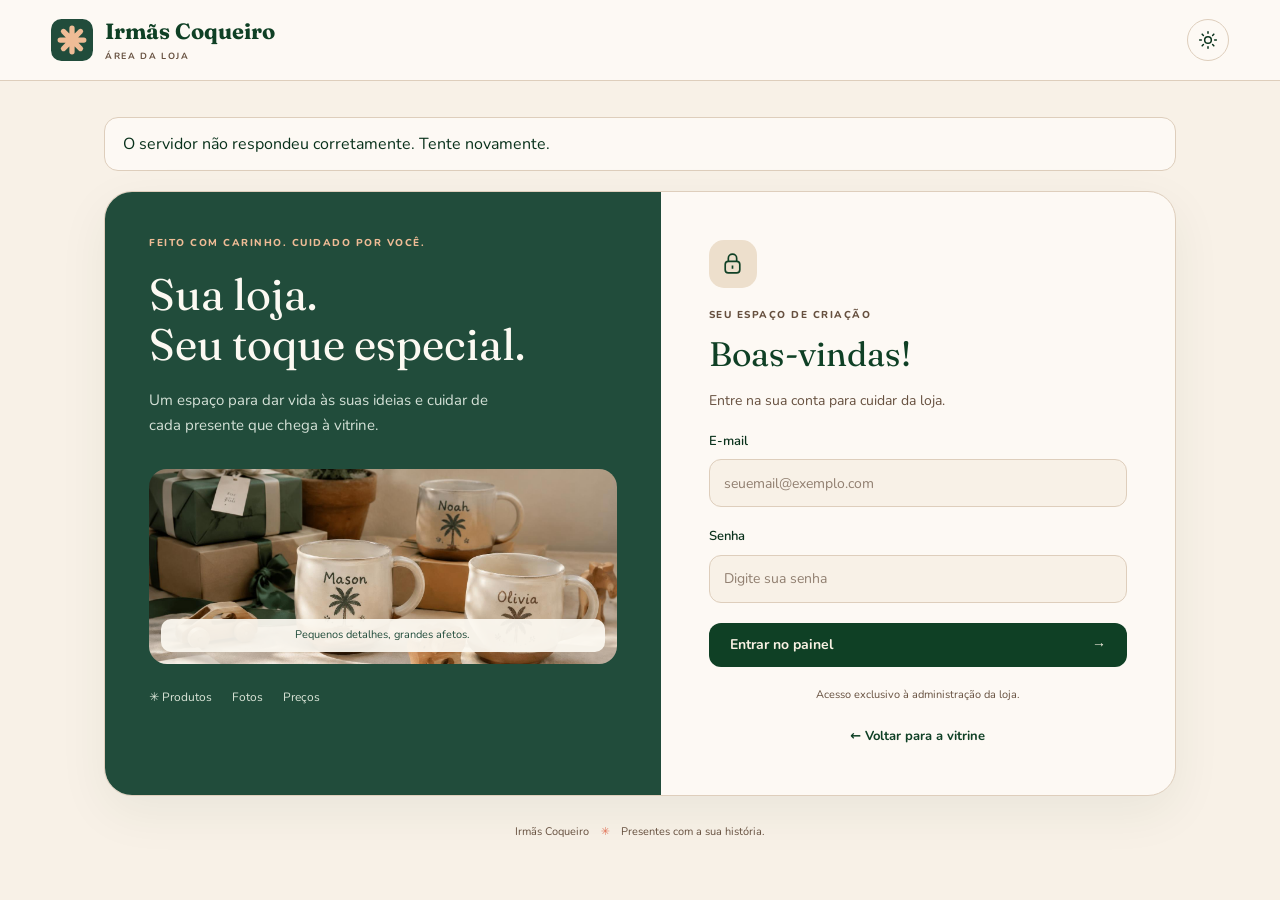
==== site/admin/index.html @ 02309f41 "primeira atualiazaçao do site TresIrmas" ====
<!doctype html>
<html lang="pt-BR">
<head>
  <meta charset="utf-8"><meta name="viewport" content="width=device-width, initial-scale=1"><meta name="robots" content="noindex,nofollow">
  <title>Área da loja — Irmãs Coqueiro</title>
  <link rel="icon" href="../assets/favicon.svg?v=flor" type="image/svg+xml">
  <link rel="stylesheet" href="https://fonts.googleapis.com/css2?family=Fraunces:opsz,wght@9..144,500;9..144,700&family=Nunito:wght@400;600;700&display=swap">
  <link rel="stylesheet" href="../styles.css"><link rel="stylesheet" href="../local.css"><link rel="stylesheet" href="admin.css">
  <script src="../theme.js"></script>
</head>
<body class="admin-page min-h-screen bg-background text-foreground">
  <header class="admin-header">
    <div class="admin-header-inner">
      <a href="../" class="admin-brand" aria-label="Irmãs Coqueiro, voltar à loja"><img src="../assets/favicon.svg" width="42" height="42" alt=""><span>Irmãs Coqueiro<small>ÁREA DA LOJA</small></span></a>
      <div class="admin-header-actions"><button id="logout" class="admin-btn admin-btn-secondary admin-signout" hidden>Sair da conta</button><button class="theme-toggle" type="button" data-theme-toggle role="switch" aria-checked="false" aria-label="Tema escuro" title="Mudar para tema escuro"><svg class="theme-sun" viewBox="0 0 24 24" fill="none" stroke="currentColor" stroke-width="1.8" stroke-linecap="round" aria-hidden="true"><circle cx="12" cy="12" r="4"/><path d="M12 2v2m0 16v2M2 12h2m16 0h2M5 5l1.5 1.5m11 11L19 19M5 19l1.5-1.5m11-11L19 5"/></svg><svg class="theme-moon" viewBox="0 0 24 24" fill="none" stroke="currentColor" stroke-width="1.8" stroke-linecap="round" stroke-linejoin="round" aria-hidden="true"><path d="M20.8 13.2A9 9 0 0 1 10.8 3.2a9 9 0 1 0 10 10Z"/></svg></button></div>
    </div>
  </header>
  <main class="admin-main">
    <p id="message" class="admin-message" role="status" aria-live="polite"></p>
    <div id="login-view" class="admin-login-layout">
      <aside class="admin-welcome">
        <p class="admin-eyebrow">FEITO COM CARINHO. CUIDADO POR VOCÊ.</p>
        <h1>Sua loja.<br>Seu toque especial.</h1>
        <p>Um espaço para dar vida às suas ideias e cuidar de cada presente que chega à vitrine.</p>
        <div class="admin-welcome-photo"><img src="../assets/hero-BEDHQ4UU.jpg" width="1600" height="1008" alt="Canecas e presentes personalizados da Irmãs Coqueiro"><span>Pequenos detalhes, grandes afetos.</span></div>
        <div class="admin-welcome-tags"><span>✳ Produtos</span><span>Fotos</span><span>Preços</span></div>
      </aside>
      <div class="admin-login-side">
        <form id="login" class="admin-form admin-login-form">
          <div class="admin-login-icon" aria-hidden="true"><svg viewBox="0 0 24 24" fill="none" stroke="currentColor" stroke-width="1.6"><rect x="5" y="10" width="14" height="11" rx="3"/><path d="M8 10V7a4 4 0 0 1 8 0v3m-4 4v3"/></svg></div>
          <div><p class="admin-eyebrow">SEU ESPAÇO DE CRIAÇÃO</p><h2>Boas-vindas!</h2><p class="admin-intro">Entre na sua conta para cuidar da loja.</p></div>
          <label>E-mail<input name="email" type="email" placeholder="seuemail@exemplo.com" autocomplete="username" required></label>
          <label>Senha<input name="password" type="password" placeholder="Digite sua senha" autocomplete="current-password" minlength="6" required></label>
          <button class="admin-btn admin-btn-primary admin-login-submit" type="submit">Entrar no painel <span aria-hidden="true">→</span></button>
          <p class="admin-login-note">Acesso exclusivo à administração da loja.</p>
          <a class="admin-back-link" href="../">← Voltar para a vitrine</a>
        </form>
      </div>
    </div>
    <section id="panel" hidden>
      <div class="admin-panel-heading"><div><p class="admin-eyebrow">TUDO DO SEU JEITO</p><h1>Meus produtos</h1><p>Cuide das fotos, ajuste os preços e apresente suas novidades.</p></div><button id="new-product" class="admin-btn admin-btn-primary"><span aria-hidden="true">+</span> Novo produto</button></div>
      <form id="editor" class="admin-form admin-editor" hidden>
        <div class="admin-editor-heading"><p class="admin-eyebrow">CADA DETALHE CONTA</p><h2 id="editor-title">Novo produto</h2></div>
        <label>Nome do produto<input name="name" placeholder="Ex.: Caneca com nome" maxlength="200" required></label>
        <label>Preço (R$)<input name="price" inputmode="decimal" placeholder="39,90" required></label>
        <label>Categoria<select name="category"><option>Canecas</option><option>Brindes</option><option>Brinquedos</option></select></label>
        <label>Foto do produto<input name="photo" type="file" accept="image/png,image/jpeg,image/webp,image/gif"><small>PNG, JPG, WebP ou GIF · até 5 MB</small></label>
        <label class="admin-full-width">Descrição<textarea name="description" placeholder="Conte o que torna este presente especial…" rows="3" maxlength="5000"></textarea></label>
        <label class="check-label admin-full-width"><input name="active" type="checkbox" checked> Mostrar este produto na vitrine</label>
        <div class="admin-actions admin-full-width"><button class="admin-btn admin-btn-primary" type="submit">Salvar produto <span aria-hidden="true">✓</span></button><button id="cancel-edit" class="admin-btn admin-btn-secondary" type="button">Cancelar</button></div>
      </form>
      <div class="admin-catalog-heading"><h2>Seu catálogo</h2><p id="product-count"></p></div>
      <div id="admin-products" class="admin-product-list"></div>
    </section>
    <footer class="admin-footer">Irmãs Coqueiro <span aria-hidden="true">✳</span> Presentes com a sua história.</footer>
  </main>
  <script src="../config.js"></script><script src="admin.js"></script>
</body></html>
---- site/local.css ----
html { scroll-behavior: smooth; scroll-padding-top: 6rem; }
body { background: var(--background); color: var(--foreground); }
.dark {
  --background: #14231d;
  --foreground: #f5f0e6;
  --card: #1d3127;
  --card-foreground: #f5f0e6;
  --popover: #1d3127;
  --popover-foreground: #f5f0e6;
  --primary: #b4d9bf;
  --primary-foreground: #14231d;
  --secondary: #192b22;
  --secondary-foreground: #b4d9bf;
  --muted: #2c4135;
  --muted-foreground: #c0c8bd;
  --accent: #f0a18a;
  --accent-foreground: #241a16;
  --border: #42584a;
  --input: #42584a;
  --ring: #f0a18a;
  --destructive: #ffaaa0;
}
.dark #contato { background: #254734; color: #f5f0e6; }
.header-actions { display: flex; align-items: center; gap: .75rem; }
.site-header-inner { gap: 1rem; flex-wrap: wrap; }
.theme-toggle {
  display: inline-flex; align-items: center; justify-content: center;
  width: 42px; height: 42px; flex-shrink: 0; padding: 0; border: 1px solid var(--border);
  border-radius: 999px; background: var(--card); color: var(--foreground);
  white-space: nowrap; font-size: .875rem; font-weight: 700;
}
.theme-toggle:hover { background: var(--muted); }
.theme-toggle svg { width: 20px; height: 20px; }
.theme-moon, .dark .theme-sun { display: none; }
.dark .theme-moon { display: block; }
.admin-link {
  display: inline-flex; align-items: center; justify-content: center; gap: .4rem;
  min-height: 42px; padding: .45rem .9rem; border: 1px solid var(--border);
  border-radius: 999px; color: var(--primary); background: var(--card); font-weight: 700;
}
.admin-link:hover { background: var(--muted); }
.admin-link svg { width: 18px; height: 18px; flex-shrink: 0; }
.dark .site-header-inner > img { background: #f5f0e6; border-radius: .5rem; padding: 3px; }
@media (max-width: 480px) {
  .site-header-inner > img { max-width: 115px; height: auto; }
  .header-actions { gap: .4rem; }
  .header-actions > a { padding-inline: .75rem; font-size: .8rem; }
  .header-actions { flex-wrap: wrap; }
  .site-header-inner { justify-content: center; }
}
[hidden] { display: none !important; }
button, a, input, select, textarea { -webkit-tap-highlight-color: transparent; }
button { cursor: pointer; }
button:disabled { cursor: wait; opacity: .6; }
:focus-visible { outline: 3px solid var(--accent); outline-offset: 4px; }
#produtos button[aria-pressed="true"] { background: var(--primary); color: var(--primary-foreground); }
.admin-form { display: grid; gap: 1rem; }
.admin-form label { display: grid; gap: .35rem; font-weight: 600; }
.admin-form input:not([type="checkbox"]), .admin-form select, .admin-form textarea {
  width: 100%; padding: .65rem 1rem; border: 1px solid var(--border); border-radius: .75rem; background: var(--card); font-weight: 400;
}
.admin-form .check-label { display: flex; align-items: center; gap: .5rem; }
.admin-actions { display: flex; flex-wrap: wrap; gap: 1rem; align-items: center; }
.admin-row { display: flex; flex-wrap: wrap; gap: 1rem; align-items: center; padding: 1rem; border-radius: 1rem; background: var(--card); }
.admin-row img { width: 5rem; height: 5rem; border-radius: .75rem; object-fit: cover; }
.admin-row .info { flex: 1; min-width: 10rem; }
.admin-row button { font-weight: 700; color: var(--primary); }
.admin-row button:last-child { color: var(--destructive); }
@media (max-width: 400px) { header img { max-width: 110px; height: auto; } header a { font-size: .8rem; padding-inline: .85rem; } }
@media (prefers-reduced-motion: reduce) { html { scroll-behavior: auto; } *, *::before, *::after { transition: none !important; } }
---- site/admin/admin.css ----
.admin-page { min-height: 100vh; background: var(--background); }
.admin-header { border-bottom: 1px solid var(--border); background: var(--card); }
.admin-header-inner { display: flex; align-items: center; justify-content: space-between; gap: 1rem; padding: 18px clamp(16px, 4vw, 64px); }
.admin-brand { display: inline-flex; align-items: center; gap: 12px; color: var(--primary); padding: 0; }
.admin-brand img { width: 42px; height: 42px; flex-shrink: 0; }
.admin-brand > span { font-family: 'Fraunces', Georgia, serif; font-size: 22px; font-weight: 700; line-height: 1.25; }
.admin-brand small { display: block; margin-top: 4px; color: var(--muted-foreground); font: 700 9px 'Nunito', sans-serif; letter-spacing: .18em; }
.admin-header-actions { display: flex; align-items: center; gap: 12px; margin-left: auto; }
.admin-main { max-width: 1120px; margin: 0 auto; padding: 36px 24px 20px; }
.admin-message:empty { display: none; }
.admin-message:not(:empty) { border: 1px solid var(--border); border-radius: 14px; padding: 14px 18px; margin-bottom: 20px; background: var(--card); color: var(--foreground); }
.admin-login-layout { display: grid; grid-template-columns: 1.08fr 1fr; border: 1px solid var(--border); border-radius: 28px; overflow: hidden; background: var(--card); box-shadow: 0 16px 50px #163a2410; }
.admin-welcome { padding: 44px; background: #214c3b; color: #fcf9f2; }
.admin-eyebrow { font-size: 10px; letter-spacing: .15em; font-weight: 800; color: var(--muted-foreground); }
.admin-welcome .admin-eyebrow { color: #efbc96; }
.admin-welcome h1 { margin: 18px 0; font-size: clamp(32px, 3.5vw, 44px); line-height: 1.15; }
.admin-welcome > p:not(.admin-eyebrow) { color: #d4e1d7; font-size: 15px; line-height: 1.7; max-width: 340px; }
.admin-welcome-photo { position: relative; margin-top: 30px; border-radius: 18px; overflow: hidden; }
.admin-welcome-photo img { display: block; width: 100%; height: 195px; object-fit: cover; }
.admin-welcome-photo span { position: absolute; bottom: 12px; left: 12px; right: 12px; border-radius: 10px; padding: 8px 10px; font-size: 11px; color: #214c3b; background: #fcf9f2ed; text-align: center; }
.admin-welcome-tags { display: flex; gap: 20px; margin-top: 24px; font-size: 12px; color: #dce6d9; }
.admin-login-side { display: flex; align-items: center; padding: 48px; }
.admin-login-form { width: 100%; gap: 20px; }
.admin-login-icon { display: grid; place-items: center; width: 48px; height: 48px; border-radius: 15px; color: var(--primary); background: var(--secondary); }
.admin-login-icon svg { width: 25px; height: 25px; }
.admin-login-form h2 { margin: 6px 0 10px; color: var(--primary); font-size: 34px; }
.admin-intro { font-size: 14px; color: var(--muted-foreground); line-height: 1.6; }
.admin-page .admin-form label { font-size: 13px; gap: 8px; }
.admin-page .admin-form input:not([type=checkbox]), .admin-page .admin-form select, .admin-page .admin-form textarea { min-height: 48px; padding: 12px 14px; color: var(--foreground); border-radius: 12px; background: var(--background); font-size: 14px; transition: border-color .15s, box-shadow .15s; }
.admin-page .admin-form input::placeholder, .admin-page .admin-form textarea::placeholder { color: var(--muted-foreground); opacity: .7; }
.admin-page .admin-form input:focus, .admin-page .admin-form textarea:focus, .admin-page .admin-form select:focus { border-color: var(--primary); outline: 2px solid var(--primary); outline-offset: 2px; }
.admin-page .admin-form input[type=file] { padding: 7px; }
.admin-form input::file-selector-button { background: var(--secondary); color: var(--primary); border: 0; border-radius: 8px; padding: 7px 10px; margin-right: 10px; font-weight: 700; cursor: pointer; }
.admin-btn { display: inline-flex; align-items: center; justify-content: center; gap: 16px; min-height: 44px; padding: 11px 20px; border: 1px solid transparent; border-radius: 12px; font: 700 14px 'Nunito', sans-serif; transition: background .15s, transform .15s, box-shadow .15s; }
.admin-btn:hover:not(:disabled) { transform: translateY(-1px); box-shadow: 0 5px 14px #163a2412; }
.admin-btn:active:not(:disabled) { transform: translateY(0); }
.admin-btn-primary { background: var(--primary); color: var(--primary-foreground); }
.admin-btn-secondary { background: var(--card); color: var(--primary); border-color: var(--border); }
.admin-btn-secondary:hover { background: var(--secondary); }
.admin-login-submit { width: 100%; justify-content: space-between; }
.admin-login-note { font-size: 11px; color: var(--muted-foreground); text-align: center; }
.admin-back-link { font-size: 13px; font-weight: 700; color: var(--primary); text-align: center; margin-top: 4px; }
.admin-back-link:hover { text-decoration: underline; }
.admin-footer { padding: 28px 0 8px; text-align: center; font-size: 11px; color: var(--muted-foreground); }
.admin-footer span { margin: 0 8px; color: var(--accent); }
.admin-panel-heading { display: flex; align-items: center; justify-content: space-between; flex-wrap: wrap; gap: 20px; padding: 16px 0 30px; }
.admin-panel-heading h1 { font-size: clamp(30px, 4vw, 42px); color: var(--primary); margin: 8px 0; }
.admin-panel-heading p:not(.admin-eyebrow) { color: var(--muted-foreground); font-size: 14px; }
.admin-editor { grid-template-columns: 1fr 1fr; gap: 22px; padding: 28px; border-radius: 22px; border: 1px solid var(--border); background: var(--card); margin-bottom: 30px; }
.admin-editor-heading, .admin-full-width { grid-column: 1 / -1; }
.admin-editor-heading h2 { font-size: 27px; margin-top: 6px; color: var(--primary); }
.admin-editor input[type=checkbox] { width: 18px; height: 18px; accent-color: var(--primary); }
.admin-catalog-heading { display: flex; justify-content: space-between; align-items: center; gap: 12px; margin: 12px 0 18px; }
.admin-catalog-heading h2 { color: var(--primary); font-size: 23px; }
.admin-catalog-heading p { color: var(--muted-foreground); font-size: 12px; }
.admin-product-list { display: grid; gap: 14px; }
.admin-page .admin-row { border: 1px solid var(--border); padding: 18px; gap: 18px; border-radius: 18px; }
.admin-row .info h2 { font-size: 16px; margin-bottom: 6px; }
.admin-page .admin-row .admin-edit, .admin-page .admin-row .admin-delete { padding: 9px 14px; min-height: 42px; border: 1px solid var(--border); border-radius: 10px; font-size: 12px; }
.admin-page .admin-row .admin-edit { background: var(--secondary); color: var(--primary); }
.admin-page .admin-row .admin-delete { color: var(--destructive); background: transparent; }
.admin-row button:hover { border-color: currentColor; }
@media (max-width: 760px) {
  .admin-main { padding: 24px 16px 16px; }
  .admin-login-layout { grid-template-columns: 1fr; border-radius: 22px; }
  .admin-welcome { padding: 28px; }
  .admin-welcome h1 { font-size: 32px; }
  .admin-welcome-photo, .admin-welcome-tags { display: none; }
  .admin-login-side { padding: 30px 28px; }
}
@media (max-width: 480px) {
  .admin-header-inner { padding: 14px 16px; gap: 8px; }
  .admin-brand { gap: 8px; padding: 0; }
  .admin-brand > span { font-size: 17px; }
  .admin-brand img { width: 34px; height: 34px; }
  .admin-header-actions { gap: 8px; }
  .admin-signout { min-height: 38px; padding: 7px 9px; font-size: 11px; }
  .admin-editor { grid-template-columns: 1fr; padding: 20px; }
  .admin-page .admin-row { gap: 12px; padding: 14px; }
  .admin-page .admin-row .info { min-width: 130px; }
  .admin-page .admin-row img { width: 64px; height: 64px; }
}
@media (max-width: 360px) { .admin-brand > span { font-size: 15px; } .admin-brand img { width: 28px; height: 28px; } .admin-signout { max-width: 64px; } }
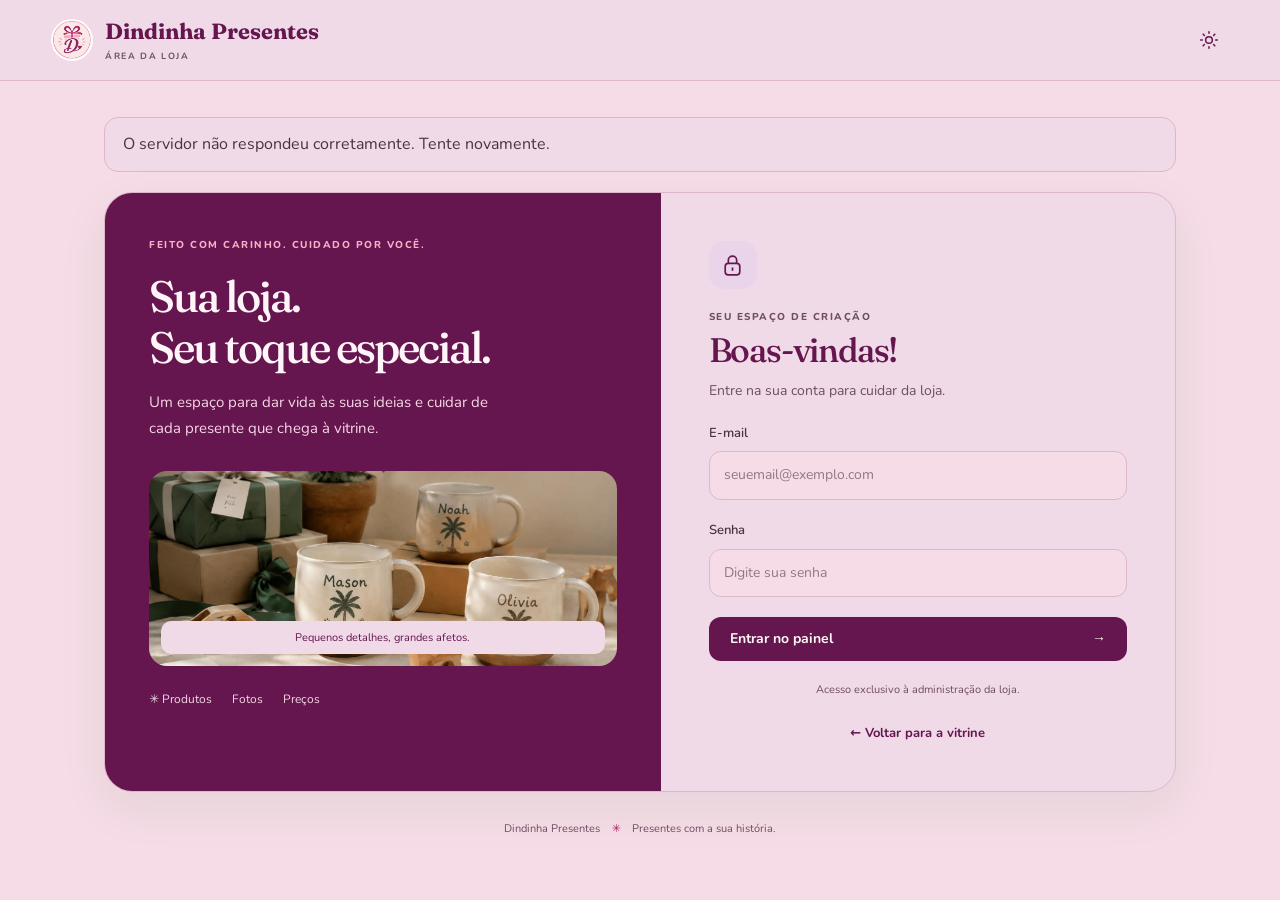
==== commit ae257c3a: "atualiazaçao do site TresIrmas mudou para dindinha e novas mudanças na interface" ====
--- a/site/admin/index.html
+++ b/site/admin/index.html
@@ -2,16 +2,16 @@
 <html lang="pt-BR">
 <head>
   <meta charset="utf-8"><meta name="viewport" content="width=device-width, initial-scale=1"><meta name="robots" content="noindex,nofollow">
-  <title>Área da loja — Irmãs Coqueiro</title>
-  <link rel="icon" href="../assets/favicon.svg?v=flor" type="image/svg+xml">
+  <title>Área da loja — Dindinha Presentes</title>
+  <link rel="icon" href="../assets/presente-rosa.svg?v=2" type="image/svg+xml">
   <link rel="stylesheet" href="https://fonts.googleapis.com/css2?family=Fraunces:opsz,wght@9..144,500;9..144,700&family=Nunito:wght@400;600;700&display=swap">
-  <link rel="stylesheet" href="../styles.css"><link rel="stylesheet" href="../local.css"><link rel="stylesheet" href="admin.css">
+  <link rel="stylesheet" href="../styles.css"><link rel="stylesheet" href="../local.css"><link rel="stylesheet" href="admin.css"><link rel="stylesheet" href="../brand.css">
   <script src="../theme.js"></script>
 </head>
 <body class="admin-page min-h-screen bg-background text-foreground">
   <header class="admin-header">
     <div class="admin-header-inner">
-      <a href="../" class="admin-brand" aria-label="Irmãs Coqueiro, voltar à loja"><img src="../assets/favicon.svg" width="42" height="42" alt=""><span>Irmãs Coqueiro<small>ÁREA DA LOJA</small></span></a>
+      <a href="../" class="admin-brand" aria-label="Dindinha Presentes, voltar à loja"><img src="../assets/dindinha-icon.png" width="42" height="42" alt=""><span>Dindinha Presentes<small>ÁREA DA LOJA</small></span></a>
       <div class="admin-header-actions"><button id="logout" class="admin-btn admin-btn-secondary admin-signout" hidden>Sair da conta</button><button class="theme-toggle" type="button" data-theme-toggle role="switch" aria-checked="false" aria-label="Tema escuro" title="Mudar para tema escuro"><svg class="theme-sun" viewBox="0 0 24 24" fill="none" stroke="currentColor" stroke-width="1.8" stroke-linecap="round" aria-hidden="true"><circle cx="12" cy="12" r="4"/><path d="M12 2v2m0 16v2M2 12h2m16 0h2M5 5l1.5 1.5m11 11L19 19M5 19l1.5-1.5m11-11L19 5"/></svg><svg class="theme-moon" viewBox="0 0 24 24" fill="none" stroke="currentColor" stroke-width="1.8" stroke-linecap="round" stroke-linejoin="round" aria-hidden="true"><path d="M20.8 13.2A9 9 0 0 1 10.8 3.2a9 9 0 1 0 10 10Z"/></svg></button></div>
     </div>
   </header>
@@ -22,7 +22,7 @@
         <p class="admin-eyebrow">FEITO COM CARINHO. CUIDADO POR VOCÊ.</p>
         <h1>Sua loja.<br>Seu toque especial.</h1>
         <p>Um espaço para dar vida às suas ideias e cuidar de cada presente que chega à vitrine.</p>
-        <div class="admin-welcome-photo"><img src="../assets/hero-BEDHQ4UU.jpg" width="1600" height="1008" alt="Canecas e presentes personalizados da Irmãs Coqueiro"><span>Pequenos detalhes, grandes afetos.</span></div>
+        <div class="admin-welcome-photo"><img src="../assets/hero-BEDHQ4UU.jpg" width="1600" height="1008" alt="Canecas e presentes personalizados da Dindinha Presentes"><span>Pequenos detalhes, grandes afetos.</span></div>
         <div class="admin-welcome-tags"><span>✳ Produtos</span><span>Fotos</span><span>Preços</span></div>
       </aside>
       <div class="admin-login-side">
@@ -43,7 +43,7 @@
         <div class="admin-editor-heading"><p class="admin-eyebrow">CADA DETALHE CONTA</p><h2 id="editor-title">Novo produto</h2></div>
         <label>Nome do produto<input name="name" placeholder="Ex.: Caneca com nome" maxlength="200" required></label>
         <label>Preço (R$)<input name="price" inputmode="decimal" placeholder="39,90" required></label>
-        <label>Categoria<select name="category"><option>Canecas</option><option>Brindes</option><option>Brinquedos</option></select></label>
+        <label>Categoria<select name="category"><option value="Canecas">Canecas personalizadas</option><option value="Brindes">Brindes personalizados</option><option value="Brinquedos">Brinquedos personalizados</option><option value="Outros">Outros presentes</option></select></label>
         <label>Foto do produto<input name="photo" type="file" accept="image/png,image/jpeg,image/webp,image/gif"><small>PNG, JPG, WebP ou GIF · até 5 MB</small></label>
         <label class="admin-full-width">Descrição<textarea name="description" placeholder="Conte o que torna este presente especial…" rows="3" maxlength="5000"></textarea></label>
         <label class="check-label admin-full-width"><input name="active" type="checkbox" checked> Mostrar este produto na vitrine</label>
@@ -52,7 +52,7 @@
       <div class="admin-catalog-heading"><h2>Seu catálogo</h2><p id="product-count"></p></div>
       <div id="admin-products" class="admin-product-list"></div>
     </section>
-    <footer class="admin-footer">Irmãs Coqueiro <span aria-hidden="true">✳</span> Presentes com a sua história.</footer>
+    <footer class="admin-footer">Dindinha Presentes <span aria-hidden="true">✳</span> Presentes com a sua história.</footer>
   </main>
   <script src="../config.js"></script><script src="admin.js"></script>
 </body></html>
--- a/site/brand.css
+++ b/site/brand.css
@@ -0,0 +1,433 @@
+:root {
+  --background: #f5dce6; --foreground: #493343; --card: #f0dae8; --card-foreground: #493343;
+  --primary: #65164f; --primary-foreground: #fff9f5; --secondary: #e9d4e9; --secondary-foreground: #65164f;
+  --muted: #e8ccda; --muted-foreground: #6e4e5f; --accent: #aa2057; --accent-foreground: #fff;
+  --border: #ddb8cb; --input: #ddb8cb; --ring: #c53569; --destructive: #b6233c;
+  --rose-pale: #ead7ee; --rose: #e8a7b6; --shadow: 0 18px 48px #65164f09;
+  --page-top: #f4dce5; --page-glow-left: #eebdd180; --page-glow-right: #e5c9df70;
+  --header-surface: #713052; --header-hover: #884467; --logo-frame: #e9c9db; --section-peach: #f1d7cd;
+  --product-rose: #7d4e62; --product-lilac: #66516f; --product-peach: #82594f; --product-other: #735064;
+  --product-border: #b98c9f; --footer-start: #65164f; --footer-end: #471333;
+}
+.dark {
+  --background: #1c1720; --foreground: #f2e8f0; --card: #2a222e; --card-foreground: #f2e8f0;
+  --primary: #f2dce8; --primary-foreground: #351e32; --secondary: #3a2b3d; --secondary-foreground: #f2dce8;
+  --muted: #403044; --muted-foreground: #c6b5c4; --accent: #e8aac5; --accent-foreground: #351e32;
+  --border: #5a4257; --input: #674e64; --ring: #e8aac5; --destructive: #f4a8b8;
+  --rose-pale: #2c2332; --rose: #ac7c97; --shadow: 0 18px 48px #0004;
+  --page-top: #291e2d; --page-glow-left: #9a577f2e; --page-glow-right: #7b638f2b;
+  --header-surface: #302032; --header-hover: #493149; --logo-frame: #4a3044; --section-peach: #35262e;
+  --product-rose: #44313f; --product-lilac: #363145; --product-peach: #473434; --product-other: #403043;
+  --product-border: #79556d; --footer-start: #281c2b; --footer-end: #19151e;
+}
+* { box-sizing: border-box; }
+html { scroll-behavior: smooth; scroll-padding-top: 110px; }
+body { margin: 0; background: var(--background); color: var(--foreground); font: 16px/1.6 'Nunito', system-ui, sans-serif; }
+button, input, select, textarea { font: inherit; color: inherit; }
+button, a { -webkit-tap-highlight-color: transparent; }
+button { cursor: pointer; }
+button:disabled { cursor: wait; opacity: .55; }
+a { color: inherit; text-decoration: none; }
+img { max-width: 100%; }
+svg { width: 22px; height: 22px; flex-shrink: 0; }
+h1, h2, h3, p { margin: 0; }
+h1, h2 { font-family: 'Fraunces', Georgia, serif; font-weight: 500; line-height: 1.15; color: var(--primary); }
+h1 { letter-spacing: -.045em; }
+h2 { font-size: clamp(30px, 3.5vw, 43px); letter-spacing: -.035em; }
+em { font-weight: 500; }
+[hidden] { display: none !important; }
+:focus-visible { outline: 3px solid var(--accent); outline-offset: 4px; }
+::selection { background: var(--secondary); color: var(--primary); }
+.section-wrap { width: min(1180px, calc(100% - 64px)); margin-inline: auto; }
+.skip-link { position: fixed; left: 16px; top: -80px; z-index: 100; background: var(--primary); color: var(--primary-foreground); padding: 10px 20px; border-radius: 8px; }
+.skip-link:focus { top: 12px; }
+.shop-header {
+  --primary: #fff0f6; --accent: #ffd0e3; --accent-foreground: #4d1837;
+  --secondary: var(--header-hover); --border: #ad78956e;
+  position: sticky; top: 0; z-index: 20; background: var(--header-surface);
+  color: #fff0f6; border-bottom: 1px solid var(--border); box-shadow: 0 4px 18px #47133314;
+}
+#page {
+  background:
+    radial-gradient(ellipse 70% 500px at 0% 80px, var(--page-glow-left), transparent 75%),
+    radial-gradient(ellipse 65% 580px at 100% 180px, var(--page-glow-right), transparent 75%),
+    linear-gradient(180deg, var(--page-top), var(--background) 760px);
+}
+.header-inner { display: flex; align-items: center; justify-content: space-between; gap: 28px; min-height: 94px; }
+.brand { display: inline-flex; align-items: center; gap: 9px; color: var(--primary); flex-shrink: 0; }
+.brand img { width: 52px; height: 52px; border-radius: 50%; }
+.brand > span { font: italic 500 25px/1 'Fraunces', Georgia, serif; letter-spacing: -.035em; }
+.brand small { display: block; padding-top: 7px; font: 800 9px/1 'Nunito', sans-serif; letter-spacing: .27em; text-align: center; color: var(--accent); }
+#main-nav { display: flex; align-items: center; gap: 25px; }
+#main-nav a { position: relative; font-size: 13px; font-weight: 700; padding: 7px 0; white-space: nowrap; }
+#main-nav a:hover, #main-nav a[aria-current] { color: var(--accent); }
+#main-nav a[aria-current]::after { content: ''; position: absolute; bottom: 0; left: 0; right: 0; height: 2px; background: var(--accent); border-radius: 2px; }
+.shop-header-actions { display: flex; align-items: center; gap: 14px; }
+.theme-toggle, .icon-link { border: 0; background: transparent; color: var(--primary); display: inline-flex; align-items: center; justify-content: center; width: 40px; height: 40px; padding: 0; flex-shrink: 0; }
+.theme-toggle:hover, .icon-link:hover { background: var(--secondary); border-radius: 50%; }
+.theme-toggle svg { width: 20px; height: 20px; }
+.theme-moon, .dark .theme-sun { display: none; }
+.dark .theme-moon { display: block; }
+.cart-header { position: relative; }
+.cart-header > span { position: absolute; right: -1px; top: -1px; min-width: 17px; height: 17px; display: grid; place-items: center; border-radius: 50%; padding: 0 3px; background: var(--accent); color: var(--accent-foreground); font-size: 9px; font-weight: 800; }
+.header-whatsapp { display: inline-flex; align-items: center; gap: 8px; padding: 10px 16px; border: 1px solid var(--border); border-radius: 999px; color: var(--primary); font-size: 11px; font-weight: 800; white-space: nowrap; }
+.header-whatsapp:hover { background: var(--secondary); }
+.header-whatsapp svg { width: 17px; height: 17px; }
+.header-admin { display: grid; justify-items: center; gap: 2px; font-size: 9px; font-weight: 700; color: var(--muted-foreground); }
+.header-admin:hover { color: var(--accent); }
+.header-admin svg { width: 19px; height: 19px; }
+.menu-toggle { display: none; }
+.hero { display: grid; grid-template-columns: 1fr 1fr; gap: 60px; align-items: center; padding-block: 65px 75px; }
+.eyebrow { font-size: 10px; font-weight: 800; letter-spacing: .16em; color: var(--accent); line-height: 1.6; }
+.tiny-heart { margin-right: 7px; }
+.hero h1 { font-size: clamp(42px, 4.7vw, 65px); margin: 22px 0; }
+.hero h1 em { color: var(--accent); }
+.hero-description { max-width: 420px; font-size: 16px; line-height: 1.85; color: var(--muted-foreground); }
+.button-row { display: flex; align-items: center; flex-wrap: wrap; gap: 23px; margin-top: 30px; }
+.button { display: inline-flex; align-items: center; justify-content: center; gap: 16px; padding: 14px 23px; min-height: 50px; border: 1px solid transparent; border-radius: 999px; font-size: 13px; font-weight: 800; transition: transform .18s, background .18s; }
+.button svg { width: 19px; height: 19px; }
+.button-primary { background: var(--primary); color: var(--primary-foreground); }
+.button-primary:hover:not(:disabled) { transform: translateY(-2px); }
+.quiet-link { display: inline-flex; align-items: center; gap: 9px; color: var(--primary); font-size: 13px; font-weight: 800; }
+.quiet-link:hover { color: var(--accent); }
+.quiet-link svg { width: 18px; height: 18px; }
+.hero-footnote { display: flex; align-items: center; gap: 9px; margin-top: 30px; font-size: 11px; color: var(--muted-foreground); }
+.hero-footnote svg { width: 16px; height: 16px; color: var(--accent); }
+.hero-brand { position: relative; padding: 10px; border: 1px solid var(--border); border-radius: 45% 45% 22px 22px; background: var(--logo-frame); box-shadow: var(--shadow); }
+.hero-logo { display: block; width: 100%; height: auto; border-radius: 45% 45% 14px 14px; }
+.brand-sticker { position: absolute; right: -18px; bottom: 32px; display: flex; flex-direction: column; align-items: center; justify-content: center; width: 112px; height: 112px; padding: 8px; border-radius: 50%; transform: rotate(9deg); background: var(--primary); color: var(--primary-foreground); font-size: 8px; font-weight: 800; letter-spacing: .07em; text-align: center; box-shadow: 0 0 0 6px var(--background); }
+.brand-sticker b { font: italic 23px 'Fraunces', serif; letter-spacing: 0; }
+.benefit-ribbon { border-block: 1px solid var(--border); background: var(--rose-pale); }
+.benefits { display: flex; align-items: center; justify-content: space-between; gap: 24px; padding-block: 20px; }
+.benefits > span { display: inline-flex; align-items: center; gap: 11px; font-size: 12px; font-weight: 700; color: var(--primary); }
+.benefits svg { width: 20px; height: 20px; color: var(--accent); }
+.section-space { padding-block: 65px; }
+.section-heading { display: flex; align-items: flex-end; justify-content: space-between; gap: 24px; margin-bottom: 30px; }
+.section-heading .eyebrow { margin-bottom: 11px; }
+.category-grid { display: grid; grid-template-columns: repeat(4, 1fr); gap: 16px; }
+.category-card { display: flex; align-items: center; gap: 13px; padding: 20px 16px; border: 1px solid var(--border); border-radius: 16px; background: var(--card); font-size: 12px; font-weight: 800; color: var(--primary); transition: border-color .18s, transform .18s; }
+.category-card > svg { margin-left: auto; width: 16px; }
+.category-card:hover { border-color: var(--accent); transform: translateY(-3px); }
+.category-symbol { display: inline-flex; align-items: center; justify-content: center; width: 45px; height: 45px; flex-shrink: 0; background: var(--secondary); border-radius: 14px; color: var(--accent); }
+.category-symbol svg { width: 24px; height: 24px; }
+.featured { padding-top: 0; }
+.product-grid { display: grid; grid-template-columns: repeat(3, minmax(0, 1fr)); gap: 26px; }
+.gift-card {
+  --product-surface: var(--product-rose); --primary: #fff4f8; --muted-foreground: #f3dfe8;
+  --border: #ffffff38; --rose-pale: #ffffff14;
+  border: 1px solid var(--product-border); border-radius: 19px; overflow: hidden;
+  background: var(--product-surface); box-shadow: 0 5px 20px #65164f10;
+  transition: transform .2s, box-shadow .2s; display: flex; flex-direction: column;
+}
+.gift-card[data-category="Brindes"] { --product-surface: var(--product-lilac); }
+.gift-card[data-category="Brinquedos"] { --product-surface: var(--product-peach); }
+.gift-card[data-category="Outros"] { --product-surface: var(--product-other); }
+.gift-card:hover { transform: translateY(-4px); box-shadow: var(--shadow); }
+.gift-picture { position: relative; display: block; overflow: hidden; background: var(--secondary); }
+.gift-picture img { display: block; width: 100%; height: auto; aspect-ratio: 1.12; object-fit: cover; transition: transform .3s; }
+.gift-card:hover .gift-picture img { transform: scale(1.025); }
+.product-chip { position: absolute; left: 15px; top: 15px; padding: 6px 10px; border-radius: 999px; background: var(--product-surface); color: var(--primary); border: 1px solid var(--product-border); font-size: 9px; font-weight: 800; }
+.gift-content { padding: 22px; flex: 1; display: flex; flex-direction: column; }
+.gift-content h3 { font: 500 23px/1.25 'Fraunces', serif; color: var(--primary); letter-spacing: -.02em; }
+.gift-content > p { margin-top: 10px; font-size: 13px; color: var(--muted-foreground); line-height: 1.7; flex: 1; }
+.gift-price-row { display: flex; align-items: center; justify-content: space-between; gap: 12px; margin-top: 21px; }
+.gift-price-row strong { font-size: 20px; color: var(--primary); }
+.add-icon { display: grid; place-items: center; width: 38px; height: 38px; border: 1px solid var(--border); border-radius: 50%; font-size: 24px; line-height: 1; background: var(--rose-pale); color: var(--primary); }
+.add-icon:hover { background: var(--primary); color: var(--primary-foreground); }
+.gift-card .add-icon:hover { background: #edbfd3; color: #4b293d; }
+.product-details-link { display: flex; align-items: center; justify-content: space-between; margin-top: 17px; padding-top: 15px; border-top: 1px solid var(--border); font-size: 11px; font-weight: 800; color: var(--muted-foreground); }
+.product-details-link svg { width: 17px; height: 17px; }
+.personalize-section { background: linear-gradient(135deg, var(--section-peach), var(--rose-pale)); border-block: 1px solid var(--border); }
+.personalize-layout { padding-block: 65px; display: grid; grid-template-columns: 1fr 1fr; gap: 100px; align-items: center; }
+.personalize-layout h2 { font-size: clamp(36px, 4vw, 49px); margin: 15px 0 20px; }
+.personalize-layout > div > p:not(.eyebrow) { max-width: 405px; color: var(--muted-foreground); font-size: 14px; line-height: 1.9; }
+.personalize-layout .button { margin-top: 24px; }
+.steps { list-style: none; margin: 0; padding: 0; }
+.steps li { display: flex; gap: 24px; align-items: flex-start; padding: 24px 0; border-bottom: 1px solid var(--border); }
+.steps li:last-child { border: 0; }
+.steps li > span { font: italic 28px 'Fraunces', serif; color: var(--accent); }
+.steps h3 { font-size: 16px; color: var(--primary); margin-bottom: 6px; }
+.steps p { font-size: 13px; color: var(--muted-foreground); line-height: 1.8; }
+.home-about { padding-block: 70px; display: grid; grid-template-columns: 270px 1fr; align-items: center; gap: 70px; max-width: 850px; }
+.home-about > img { border-radius: 50%; width: 250px; height: auto; }
+.home-about h2 { margin: 15px 0; }
+.home-about p:not(.eyebrow) { font-size: 14px; color: var(--muted-foreground); line-height: 1.9; margin-bottom: 18px; }
+.shop-footer {
+  --primary: #fff1f7; --muted-foreground: #efd1df; --accent: #ffbed6; --border: #a7739066;
+  background: linear-gradient(135deg, var(--footer-start), var(--footer-end));
+  color: #fff1f7; border-top: 1px solid var(--border);
+}
+.footer-top { display: grid; grid-template-columns: 1.2fr 1fr .7fr 1fr; gap: 42px; padding-block: 45px; }
+.footer-top > div > h2 { font: 800 12px 'Nunito', sans-serif; margin: 6px 0 17px; letter-spacing: 0; }
+.footer-top > div > a:not(.brand) { display: block; font-size: 11px; color: var(--muted-foreground); margin: 9px 0; }
+.footer-top > div > a:hover { color: var(--accent); }
+.footer-top p { font-size: 11px; line-height: 1.8; margin-top: 15px; color: var(--muted-foreground); }
+.footer-bottom { border-top: 1px solid var(--border); display: flex; align-items: center; justify-content: space-between; gap: 15px; padding-block: 20px; font-size: 10px; color: var(--muted-foreground); }
+.page-intro { padding-block: 60px 42px; text-align: center; }
+.page-intro h1 { font-size: clamp(36px, 4.6vw, 56px); margin: 15px 0; }
+.page-intro > p:last-child { max-width: 540px; margin-inline: auto; font-size: 15px; color: var(--muted-foreground); }
+.catalog-section { padding-bottom: 70px; }
+.catalog-toolbar { display: flex; justify-content: space-between; gap: 25px; flex-wrap: wrap; align-items: center; padding: 20px 0; border-block: 1px solid var(--border); }
+.catalog-filters { display: flex; flex-wrap: wrap; gap: 7px; }
+.catalog-filters button { border: 1px solid var(--border); border-radius: 999px; padding: 9px 17px; background: var(--card); font-size: 12px; font-weight: 800; }
+.catalog-filters button[aria-pressed=true] { background: var(--primary); border-color: var(--primary); color: var(--primary-foreground); }
+.shop-search { display: flex; align-items: center; gap: 10px; border: 1px solid var(--border); border-radius: 999px; padding: 10px 15px; background: var(--card); }
+.shop-search svg { width: 17px; height: 17px; color: var(--muted-foreground); }
+.shop-search input { min-width: 0; width: 210px; border: 0; background: transparent; font-size: 12px; outline: none; }
+.shop-search:focus-within { outline: 2px solid var(--accent); outline-offset: 2px; }
+.catalog-meta { display: flex; justify-content: space-between; gap: 20px; align-items: center; padding: 22px 0; color: var(--muted-foreground); font-size: 11px; }
+.catalog-meta select { margin-left: 5px; padding: 5px; border: 0; background: var(--background); color: var(--primary); font-size: 11px; }
+.empty-state { grid-column: 1/-1; text-align: center; padding: 55px 15px; color: var(--muted-foreground); }
+.empty-state h2 { font-size: 27px; margin-bottom: 15px; }
+.loading-state { min-height: 55vh; display: grid; place-items: center; color: var(--muted-foreground); font-size: 14px; }
+.breadcrumbs { display: flex; flex-wrap: wrap; align-items: center; gap: 12px; padding-block: 30px; color: var(--muted-foreground); font-size: 11px; }
+.breadcrumbs a:hover { color: var(--accent); }
+.detail-layout { display: grid; grid-template-columns: 1fr 1fr; gap: 65px; align-items: start; padding-bottom: 35px; }
+.detail-image img { width: 100%; height: auto; aspect-ratio: 1; object-fit: cover; display: block; border: 1px solid var(--border); border-radius: 24px; }
+.detail-copy { padding-top: 15px; }
+.detail-copy h1 { font-size: clamp(33px, 4vw, 48px); margin: 15px 0 18px; }
+.detail-description { font-size: 15px; color: var(--muted-foreground); line-height: 1.85; }
+.detail-price { font-size: 30px; color: var(--primary); font-weight: 800; margin: 24px 0 5px; }
+.subtle-note { font-size: 11px; color: var(--muted-foreground); line-height: 1.8; }
+.detail-form { display: grid; gap: 18px; margin-top: 28px; }
+.detail-form label { display: grid; gap: 8px; font-size: 12px; font-weight: 800; }
+.detail-form textarea, .detail-form input, .cart-line-actions input { border: 1px solid var(--border); background: var(--card); color: var(--foreground); border-radius: 12px; padding: 13px; font-size: 13px; }
+.detail-form textarea { width: 100%; resize: vertical; min-height: 100px; }
+.detail-order { display: flex; align-items: end; gap: 15px; }
+.detail-order input { width: 84px; height: 50px; }
+.detail-order .button { flex: 1; }
+.cart-detail-link { margin-top: 20px; }
+.detail-assurance { display: flex; align-items: center; gap: 10px; margin-top: 25px; border-top: 1px solid var(--border); padding-top: 18px; font-size: 11px; color: var(--muted-foreground); }
+.detail-assurance svg { color: var(--accent); width: 16px; height: 16px; }
+.empty-cart { min-height: 55vh; display: flex; flex-direction: column; justify-content: center; align-items: center; padding-block: 65px; text-align: center; gap: 22px; }
+.empty-cart h1 { font-size: clamp(32px, 4vw, 48px); }
+.empty-cart p { max-width: 430px; font-size: 14px; color: var(--muted-foreground); }
+.empty-cart-symbol { display: grid; place-items: center; width: 80px; height: 80px; background: var(--secondary); border-radius: 50%; color: var(--accent); }
+.empty-cart-symbol svg { width: 35px; height: 35px; }
+.compact { padding-bottom: 25px; }
+.cart-layout { display: grid; grid-template-columns: 1.45fr 1fr; align-items: start; gap: 40px; padding-block: 20px 70px; }
+.cart-lines { display: grid; gap: 16px; margin-bottom: 25px; }
+.cart-line { display: flex; align-items: start; gap: 22px; padding: 22px; background: var(--card); border: 1px solid var(--border); border-radius: 18px; }
+.cart-line > img { width: 96px; height: 96px; object-fit: cover; border-radius: 12px; }
+.cart-line-info { min-width: 0; flex: 1; }
+.cart-line h2 { font-size: 22px; margin: 2px 0 9px; }
+.cart-line p { font-size: 12px; color: var(--muted-foreground); }
+.cart-line .cart-personalization { margin-top: 8px; overflow-wrap: anywhere; white-space: pre-wrap; }
+.cart-line-actions { display: flex; align-items: center; justify-content: space-between; gap: 15px; margin-top: 16px; }
+.cart-line-actions label { display: flex; align-items: center; gap: 8px; font-size: 11px; }
+.cart-line-actions input { width: 65px; padding: 7px; border-radius: 8px; }
+.remove-item { border: 0; background: transparent; text-decoration: underline; font-size: 11px; color: var(--muted-foreground); }
+.cart-summary { background: var(--rose-pale); padding: 28px; border: 1px solid var(--border); border-radius: 20px; }
+.cart-summary h2 { font-size: 27px; margin-bottom: 26px; }
+.summary-line { display: flex; align-items: center; justify-content: space-between; gap: 12px; font-size: 12px; margin: 15px 0; }
+.summary-line strong { color: var(--primary); font-size: 20px; }
+.cart-summary .subtle-note { border-top: 1px solid var(--border); padding-top: 20px; margin-top: 20px; }
+.cart-summary .button { width: 100%; margin-top: 25px; }
+.checkout-footnote { margin-top: 14px; color: var(--muted-foreground); font-size: 10px; line-height: 1.8; text-align: center; }
+.cart-notice { font-size: 12px; color: var(--destructive); margin-top: 16px; }
+.contact-layout { display: grid; grid-template-columns: 1fr 1fr; gap: 60px; padding-block: 15px 80px; align-items: start; }
+.contact-card { display: flex; flex-direction: column; align-items: start; gap: 20px; padding: 40px; background: var(--rose-pale); border: 1px solid var(--border); border-radius: 22px; }
+.contact-card h2, .contact-questions h2 { font-size: 31px; }
+.contact-card p { font-size: 14px; max-width: 330px; color: var(--muted-foreground); }
+.contact-number { font-size: 24px; font-weight: 800; color: var(--primary); }
+.contact-questions { padding-top: 15px; }
+.contact-questions h2 { margin-bottom: 25px; }
+.contact-questions details { border-bottom: 1px solid var(--border); padding-block: 19px; font-size: 14px; }
+.contact-questions summary { cursor: pointer; color: var(--primary); font-weight: 800; }
+.contact-questions details p { margin-top: 15px; font-size: 13px; color: var(--muted-foreground); line-height: 1.9; }
+.about-page { display: grid; grid-template-columns: 1fr 1fr; gap: 65px; padding-block: 65px; align-items: center; }
+.about-logo img { border-radius: 25px; display: block; width: 100%; height: auto; }
+.about-page h1 { font-size: clamp(38px, 4vw, 54px); margin: 17px 0 25px; }
+.about-page p:not(.eyebrow) { margin-bottom: 18px; font-size: 14px; line-height: 1.9; color: var(--muted-foreground); }
+.about-page .button { margin-top: 12px; }
+.about-manifesto { background: var(--rose-pale); text-align: center; padding-block: 55px; }
+.about-manifesto > div > svg { color: var(--accent); width: 36px; height: 36px; margin-bottom: 20px; }
+.about-manifesto h2 { font-size: clamp(25px, 3vw, 37px); line-height: 1.4; }
+.about-manifesto .quiet-link { margin-top: 24px; }
+.shop-toast { position: fixed; bottom: 25px; left: 50%; transform: translateX(-50%); z-index: 40; padding: 15px 24px; background: var(--primary); color: var(--primary-foreground); border: 1px solid var(--border); border-radius: 15px; box-shadow: var(--shadow); font-size: 13px; width: max-content; max-width: calc(100% - 30px); text-align: center; }
+/* A mesma identidade no painel, preservando seu layout e suas permissões. */
+.admin-page .admin-welcome { background: #65164f; }
+.admin-page .admin-welcome .admin-eyebrow { color: #f4b1c8; }
+.admin-page .admin-welcome > p:not(.admin-eyebrow), .admin-page .admin-welcome-tags { color: #f6d7e5; }
+.admin-page .admin-welcome h1 { color: #fff5f8; }
+.admin-page .admin-brand img { border-radius: 50%; }
+.admin-page .admin-welcome-photo span { color: var(--primary); background: var(--card); }
+
+/* Modo escuro: ameixa suave, superfícies em camadas e luz rosa discreta. */
+.dark .shop-header {
+  --primary: #f3dce8; --accent: #eeb8cf; --border: #82566d80;
+  background: linear-gradient(120deg, var(--header-surface), #271c2c);
+  box-shadow: 0 5px 24px #0003;
+}
+.dark .header-whatsapp { background: #a15f7b16; }
+.dark .header-whatsapp:hover { background: var(--header-hover); }
+.dark .hero-brand {
+  background: linear-gradient(145deg, #81536b66, #241c2a);
+  border-color: #86526b80;
+  box-shadow: 0 20px 60px #0004, 0 0 65px #b9548018;
+}
+.dark .hero-logo, .dark .about-logo img { filter: brightness(.88) saturate(.92); }
+.dark .brand-sticker {
+  background: #4e344b; color: #f8dfed; border: 1px solid #9b6b87;
+  box-shadow: 0 0 0 6px var(--background), 0 12px 28px #0003;
+}
+.dark .button-primary, .dark .admin-btn-primary {
+  background: linear-gradient(135deg, #e6b7cf, #d49bb9); color: #351e32;
+  box-shadow: 0 7px 22px #0002;
+}
+.dark .button-primary:hover:not(:disabled), .dark .admin-btn-primary:hover:not(:disabled) {
+  background: linear-gradient(135deg, #edc5da, #e0acc7);
+  box-shadow: 0 10px 28px #0003;
+}
+.dark .category-card, .dark .cart-line, .dark .admin-editor, .dark .admin-row {
+  background: linear-gradient(145deg, #ffffff04, transparent 65%), var(--card);
+  box-shadow: 0 5px 22px #0002;
+}
+.dark .category-card:hover { background-color: #34283a; border-color: #b981a0; }
+.dark .category-symbol, .dark .admin-login-icon {
+  background: linear-gradient(145deg, #51374d, #392d43); color: #efbdd5;
+  box-shadow: inset 0 1px 0 #ffffff0d;
+}
+.dark .gift-card {
+  --primary: #f4e4ed; --muted-foreground: #cfbdcd; --border: #b87b9b45;
+  background: linear-gradient(145deg, #ffffff06, transparent 65%), var(--product-surface);
+  box-shadow: 0 8px 25px #0003;
+}
+.dark .gift-card:hover { border-color: #be85a0; box-shadow: 0 18px 40px #0004; }
+.dark .gift-picture img { filter: brightness(.94) saturate(.94); }
+.dark .gift-card .add-icon {
+  background: #a875921f; border-color: #a5789366; color: #f4dbea;
+  box-shadow: inset 0 1px 0 #ffffff0a;
+}
+.dark .gift-card .add-icon:hover { background: #d9abc5; color: #351e32; }
+.dark .product-details-link:hover { color: #fff0f7; }
+.dark .cart-summary, .dark .contact-card {
+  background: linear-gradient(145deg, #433044, #2c2332);
+  border-color: #79556d; box-shadow: 0 12px 35px #0003;
+}
+.dark .detail-form textarea, .dark .detail-form input, .dark .cart-line-actions input,
+.dark .shop-search, .dark .catalog-filters button:not([aria-pressed=true]) {
+  background: #251f2b; border-color: var(--input);
+}
+.dark .catalog-filters button[aria-pressed=true] {
+  background: #d9abc5; border-color: #d9abc5; color: #351e32;
+}
+.dark .shop-footer {
+  --primary: #f1dce9; --muted-foreground: #c1abbb; --accent: #e6abc6; --border: #6043568c;
+}
+.dark .admin-welcome { background: linear-gradient(145deg, #4b2841, #2b2032); }
+.dark .admin-login-layout { box-shadow: 0 20px 55px #0003; }
+@media (max-width: 1120px) {
+  .header-inner { gap: 16px; }
+  #main-nav { gap: 17px; }
+  .shop-header-actions { gap: 9px; }
+  .header-whatsapp span { display: none; }
+  .header-whatsapp { width: 38px; height: 38px; padding: 0; justify-content: center; }
+  .category-card { gap: 9px; padding: 16px 12px; }
+  .category-card > svg { display: none; }
+}
+@media (max-width: 850px) {
+  .section-wrap { width: calc(100% - 40px); }
+  .hero { gap: 30px; padding-block: 45px; }
+  .hero h1 { font-size: 43px; }
+  .hero-description { font-size: 14px; }
+  .hero .button-row { gap: 15px; }
+  .brand-sticker { width: 90px; height: 90px; right: -8px; font-size: 7px; }
+  .brand-sticker b { font-size: 19px; }
+  .category-grid { grid-template-columns: repeat(2, 1fr); }
+  .product-grid { gap: 17px; }
+  .gift-content { padding: 17px; }
+  .gift-content h3 { font-size: 20px; }
+  .gift-content > p { font-size: 12px; }
+  .gift-price-row strong { font-size: 18px; }
+  .personalize-layout { gap: 45px; }
+  .footer-top { grid-template-columns: 1fr 1fr; gap: 35px; }
+  .detail-layout, .about-page { gap: 35px; }
+  .detail-order { flex-wrap: wrap; }
+  .detail-order .button { flex-basis: 100%; }
+  .cart-layout { grid-template-columns: 1fr .85fr; gap: 22px; }
+  .cart-line { padding: 16px; gap: 15px; }
+  .cart-line > img { width: 75px; height: 75px; }
+  .contact-layout { gap: 30px; }
+}
+@media (max-width: 700px) {
+  .header-inner { min-height: 80px; flex-wrap: wrap; padding-block: 12px; gap: 10px; }
+  .brand img { width: 42px; height: 42px; }
+  .brand > span { font-size: 23px; }
+  .brand small { font-size: 8px; }
+  .shop-header-actions { margin-left: auto; gap: 5px; }
+  #main-nav { display: none; width: 100%; order: 3; padding-block: 15px 4px; border-top: 1px solid var(--border); justify-content: space-between; }
+  #main-nav.is-open { display: flex; }
+  .menu-toggle { display: inline-flex; }
+  .header-whatsapp { display: none; }
+  .hero { grid-template-columns: 1fr; padding-block: 35px 45px; gap: 35px; }
+  .hero h1 { font-size: clamp(43px, 7.5vw, 59px); max-width: 500px; }
+  .hero-description { font-size: 15px; }
+  .hero-brand { max-width: 440px; width: 88%; margin: auto; }
+  .hero-footnote { margin-top: 23px; }
+  .benefits { justify-content: center; flex-wrap: wrap; gap: 10px 20px; padding-block: 16px; }
+  .benefits > span { font-size: 10px; gap: 7px; }
+  .benefits svg { width: 16px; height: 16px; }
+  .section-space { padding-block: 45px; }
+  .featured { padding-top: 0; }
+  .section-heading { align-items: start; flex-direction: column; gap: 18px; }
+  .product-grid { grid-template-columns: repeat(2, minmax(0, 1fr)); }
+  .product-chip { font-size: 8px; padding: 5px 8px; left: 10px; top: 10px; max-width: calc(100% - 20px); }
+  .gift-content { padding: 15px; }
+  .gift-content h3 { font-size: 21px; }
+  .gift-picture img { aspect-ratio: 1; }
+  .personalize-layout { grid-template-columns: 1fr; padding-block: 45px; gap: 18px; }
+  .home-about { grid-template-columns: 135px 1fr; gap: 25px; padding-block: 45px; }
+  .home-about > img { width: 135px; }
+  .home-about h2 { font-size: 30px; }
+  .home-about .eyebrow { font-size: 8px; }
+  .page-intro { padding-block: 40px 30px; }
+  .catalog-toolbar { gap: 16px; }
+  .shop-search { flex: 1; }
+  .shop-search input { width: 100%; }
+  .catalog-meta { align-items: start; font-size: 10px; }
+  .catalog-meta label { text-align: right; }
+  .catalog-meta select { display: block; padding: 5px 0; max-width: 150px; margin: 0; }
+  .detail-layout, .about-page, .contact-layout, .cart-layout { grid-template-columns: 1fr; gap: 28px; }
+  .detail-copy { padding-top: 0; }
+  .detail-order { flex-wrap: nowrap; }
+  .detail-order .button { flex-basis: auto; }
+  .cart-summary { margin-top: 10px; }
+  .contact-card { padding: 28px; }
+  .about-logo { max-width: 420px; margin-inline: auto; }
+  .about-page { padding-block: 35px 45px; }
+}
+@media (max-width: 420px) {
+  .section-wrap { width: calc(100% - 32px); }
+  .header-inner { gap: 7px; }
+  .brand { gap: 6px; }
+  .brand img { width: 36px; height: 36px; }
+  .brand > span { font-size: 20px; }
+  .brand small { font-size: 7px; }
+  .shop-header-actions { gap: 1px; }
+  .shop-header-actions .theme-toggle, .shop-header-actions .icon-link { width: 33px; height: 38px; }
+  .header-admin { width: 28px; font-size: 8px; }
+  .hero h1 { font-size: 43px; }
+  .category-card { padding: 14px 10px; gap: 8px; font-size: 10px; }
+  .category-symbol { width: 33px; height: 38px; border-radius: 10px; }
+  .category-symbol svg { width: 20px; height: 20px; }
+  .product-grid { gap: 12px; }
+  .gift-content { padding: 13px; }
+  .gift-content h3 { font-size: 19px; }
+  .gift-price-row { gap: 4px; }
+  .gift-price-row strong { font-size: 16px; }
+  .add-icon { width: 32px; height: 32px; }
+  .product-chip { font-size: 7px; }
+  .home-about { grid-template-columns: 1fr; text-align: center; }
+  .home-about > img { margin-inline: auto; width: 150px; }
+  .footer-top { gap: 25px 20px; }
+  .footer-top .brand img { display: none; }
+  .footer-top > div > a:not(.brand), .footer-top p { font-size: 10px; overflow-wrap: anywhere; }
+  .footer-bottom { align-items: start; font-size: 9px; }
+  .detail-order { flex-wrap: wrap; }
+  .detail-order .button { flex-basis: 100%; }
+  .cart-line { gap: 12px; padding: 14px; }
+  .cart-line > img { width: 65px; height: 65px; }
+  .cart-line h2 { font-size: 20px; }
+}
+@media (prefers-reduced-motion: reduce) { html { scroll-behavior: auto; } *, *::before, *::after { transition: none !important; scroll-behavior: auto !important; } }
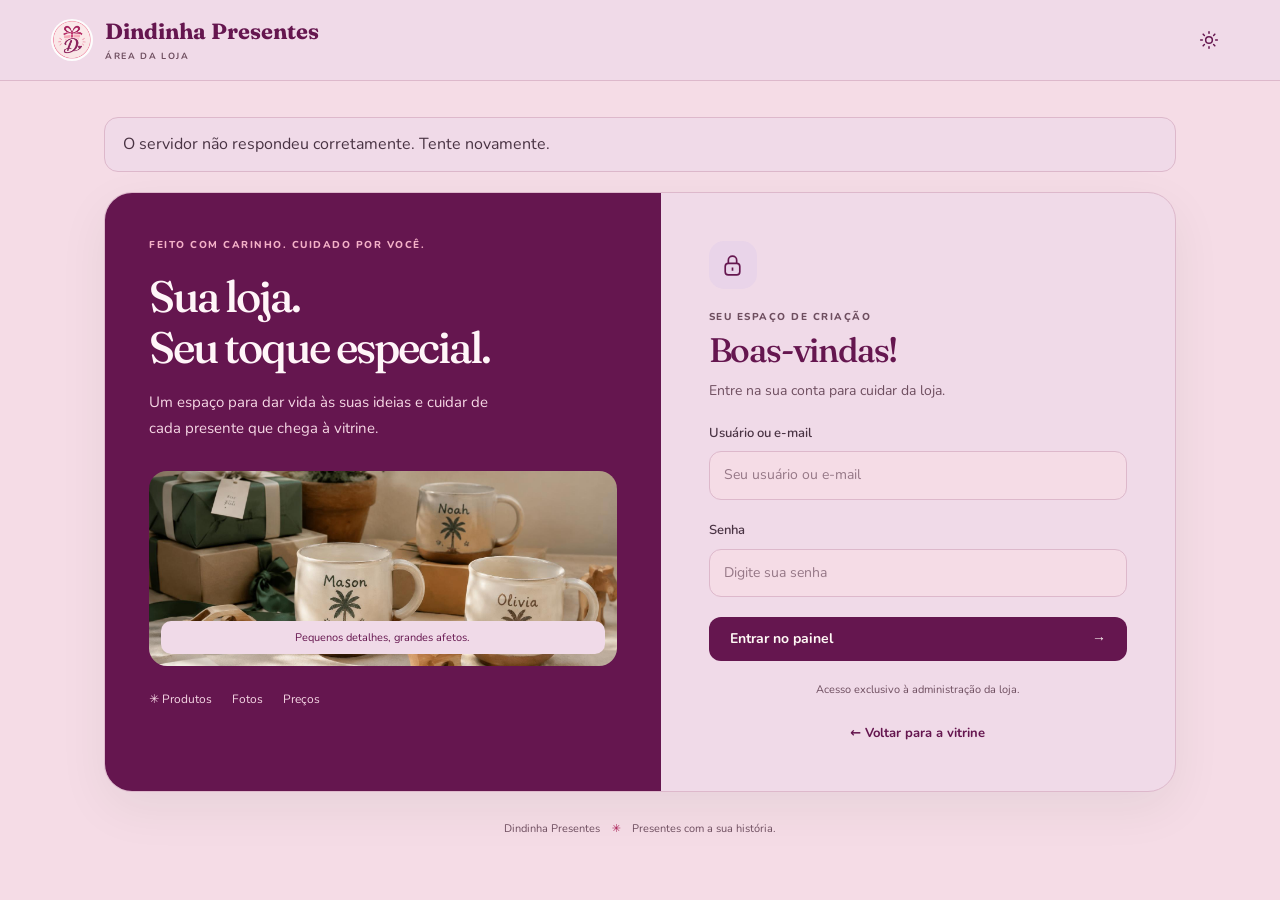
==== commit 44fd34f6: "atualiazaçao, Nova aba para atualizar e editar produtos do site principal" ====
--- a/site/admin/index.html
+++ b/site/admin/index.html
@@ -29,8 +29,8 @@
         <form id="login" class="admin-form admin-login-form">
           <div class="admin-login-icon" aria-hidden="true"><svg viewBox="0 0 24 24" fill="none" stroke="currentColor" stroke-width="1.6"><rect x="5" y="10" width="14" height="11" rx="3"/><path d="M8 10V7a4 4 0 0 1 8 0v3m-4 4v3"/></svg></div>
           <div><p class="admin-eyebrow">SEU ESPAÇO DE CRIAÇÃO</p><h2>Boas-vindas!</h2><p class="admin-intro">Entre na sua conta para cuidar da loja.</p></div>
-          <label>E-mail<input name="email" type="email" placeholder="seuemail@exemplo.com" autocomplete="username" required></label>
-          <label>Senha<input name="password" type="password" placeholder="Digite sua senha" autocomplete="current-password" minlength="6" required></label>
+          <label>Usuário ou e-mail<input name="email" type="text" placeholder="Seu usuário ou e-mail" autocomplete="username" required></label>
+          <label>Senha<input name="password" type="password" placeholder="Digite sua senha" autocomplete="current-password" minlength="4" required></label>
           <button class="admin-btn admin-btn-primary admin-login-submit" type="submit">Entrar no painel <span aria-hidden="true">→</span></button>
           <p class="admin-login-note">Acesso exclusivo à administração da loja.</p>
           <a class="admin-back-link" href="../">← Voltar para a vitrine</a>
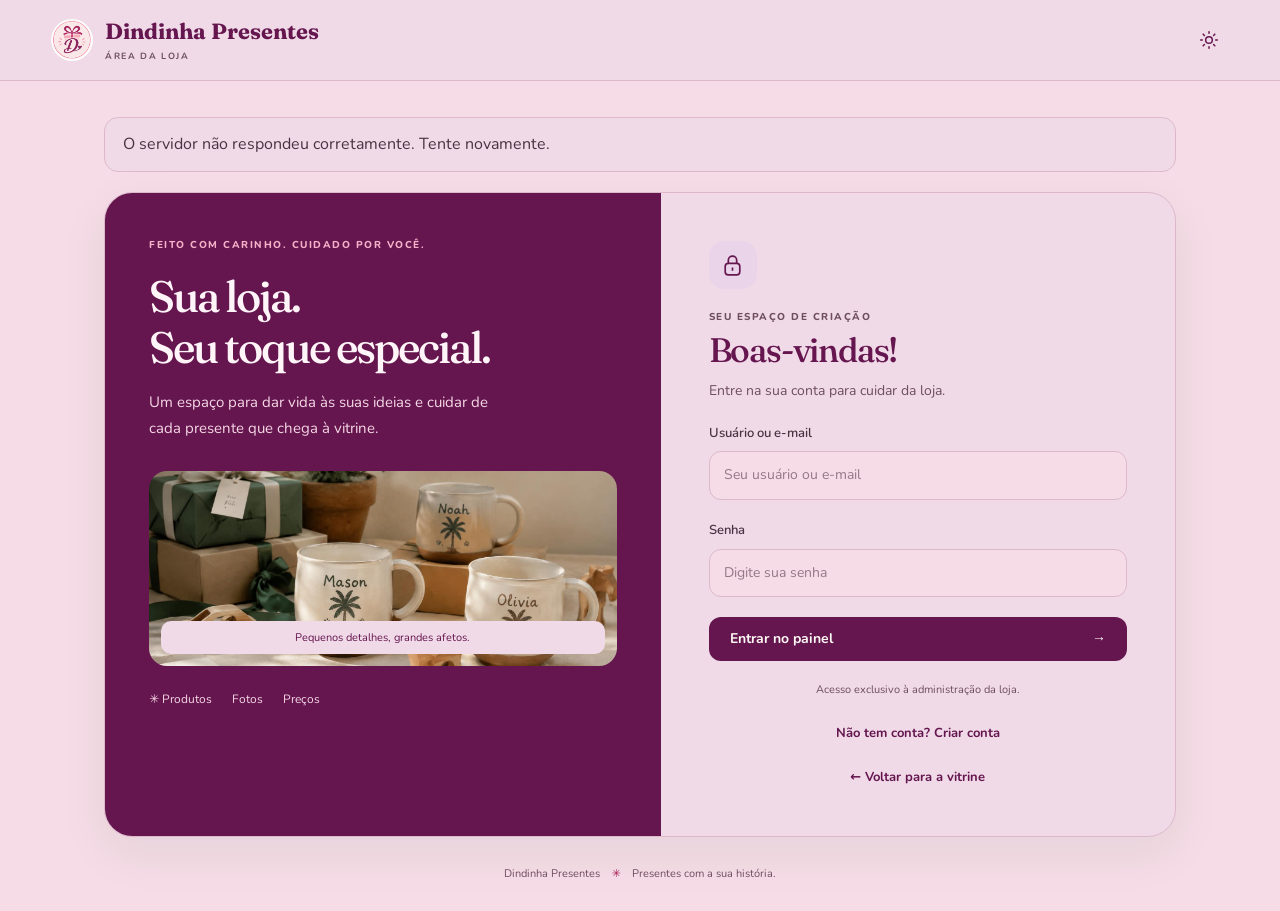
==== commit 1636b071: "Melhora catálogo e adiciona aprovação de contas ADM" ====
--- a/site/admin/index.html
+++ b/site/admin/index.html
@@ -6,9 +6,10 @@
   <link rel="icon" href="../assets/presente-rosa.svg?v=2" type="image/svg+xml">
   <link rel="stylesheet" href="https://fonts.googleapis.com/css2?family=Fraunces:opsz,wght@9..144,500;9..144,700&family=Nunito:wght@400;600;700&display=swap">
   <link rel="stylesheet" href="../styles.css"><link rel="stylesheet" href="../local.css"><link rel="stylesheet" href="admin.css"><link rel="stylesheet" href="../brand.css">
+  <link rel="stylesheet" href="/access.css">
   <script src="../theme.js"></script>
 </head>
-<body class="admin-page min-h-screen bg-background text-foreground">
+<body class="admin-page min-h-screen bg-background text-foreground" data-access-mode="embedded">
   <header class="admin-header">
     <div class="admin-header-inner">
       <a href="../" class="admin-brand" aria-label="Dindinha Presentes, voltar à loja"><img src="../assets/dindinha-icon.png" width="42" height="42" alt=""><span>Dindinha Presentes<small>ÁREA DA LOJA</small></span></a>
@@ -26,18 +27,33 @@
         <div class="admin-welcome-tags"><span>✳ Produtos</span><span>Fotos</span><span>Preços</span></div>
       </aside>
       <div class="admin-login-side">
-        <form id="login" class="admin-form admin-login-form">
+        <form id="login" class="admin-form admin-login-form" method="post" action="/api/auth/login">
           <div class="admin-login-icon" aria-hidden="true"><svg viewBox="0 0 24 24" fill="none" stroke="currentColor" stroke-width="1.6"><rect x="5" y="10" width="14" height="11" rx="3"/><path d="M8 10V7a4 4 0 0 1 8 0v3m-4 4v3"/></svg></div>
           <div><p class="admin-eyebrow">SEU ESPAÇO DE CRIAÇÃO</p><h2>Boas-vindas!</h2><p class="admin-intro">Entre na sua conta para cuidar da loja.</p></div>
           <label>Usuário ou e-mail<input name="email" type="text" placeholder="Seu usuário ou e-mail" autocomplete="username" required></label>
           <label>Senha<input name="password" type="password" placeholder="Digite sua senha" autocomplete="current-password" minlength="4" required></label>
           <button class="admin-btn admin-btn-primary admin-login-submit" type="submit">Entrar no painel <span aria-hidden="true">→</span></button>
           <p class="admin-login-note">Acesso exclusivo à administração da loja.</p>
+          <button id="show-register" type="button" class="admin-back-link access-switch" aria-controls="register-panel" aria-expanded="false">Não tem conta? Criar conta</button>
           <a class="admin-back-link" href="../">← Voltar para a vitrine</a>
         </form>
+        <div id="register-panel" hidden>
+          <form id="access-register" class="admin-form admin-login-form" method="post" action="/api/auth/access-requests" aria-labelledby="register-title">
+            <div><p class="admin-eyebrow">FAÇA PARTE DA ADMINISTRAÇÃO</p><h2 id="register-title">Criar conta</h2><p class="admin-intro">Seu acesso depende da aprovação do proprietário.</p></div>
+            <p id="access-delivery" class="access-delivery" hidden></p>
+            <p id="access-message" role="status" aria-live="polite"></p>
+            <label>Seu nome<input name="name" autocomplete="name" maxlength="100" required></label>
+            <label>Seu e-mail<input name="email" type="email" autocomplete="email" maxlength="254" required></label>
+            <label>Crie uma senha<input name="password" type="password" autocomplete="new-password" minlength="12" maxlength="128" required><small>Use de 12 a 128 caracteres.</small></label>
+            <label>Confirme a senha<input name="confirmation" type="password" autocomplete="new-password" minlength="12" maxlength="128" required></label>
+            <button class="admin-btn admin-btn-primary admin-login-submit" type="submit" disabled>Solicitar criação da conta →</button>
+            <button id="show-login" type="button" class="admin-back-link access-switch">Já tenho conta → Entrar</button>
+          </form>
+        </div>
       </div>
     </div>
     <section id="panel" hidden>
+      <a id="owner-access-link" class="admin-back-link" href="/autorizacoes/" hidden>Autorizar novos acessos ADM →</a>
       <div class="admin-panel-heading"><div><p class="admin-eyebrow">TUDO DO SEU JEITO</p><h1>Meus produtos</h1><p>Cuide das fotos, ajuste os preços e apresente suas novidades.</p></div><button id="new-product" class="admin-btn admin-btn-primary"><span aria-hidden="true">+</span> Novo produto</button></div>
       <form id="editor" class="admin-form admin-editor" hidden>
         <div class="admin-editor-heading"><p class="admin-eyebrow">CADA DETALHE CONTA</p><h2 id="editor-title">Novo produto</h2></div>
@@ -54,5 +70,5 @@
     </section>
     <footer class="admin-footer">Dindinha Presentes <span aria-hidden="true">✳</span> Presentes com a sua história.</footer>
   </main>
-  <script src="../config.js"></script><script src="admin.js"></script>
+  <script src="../config.js"></script><script src="admin.js"></script><script type="module" src="/access.js"></script>
 </body></html>
